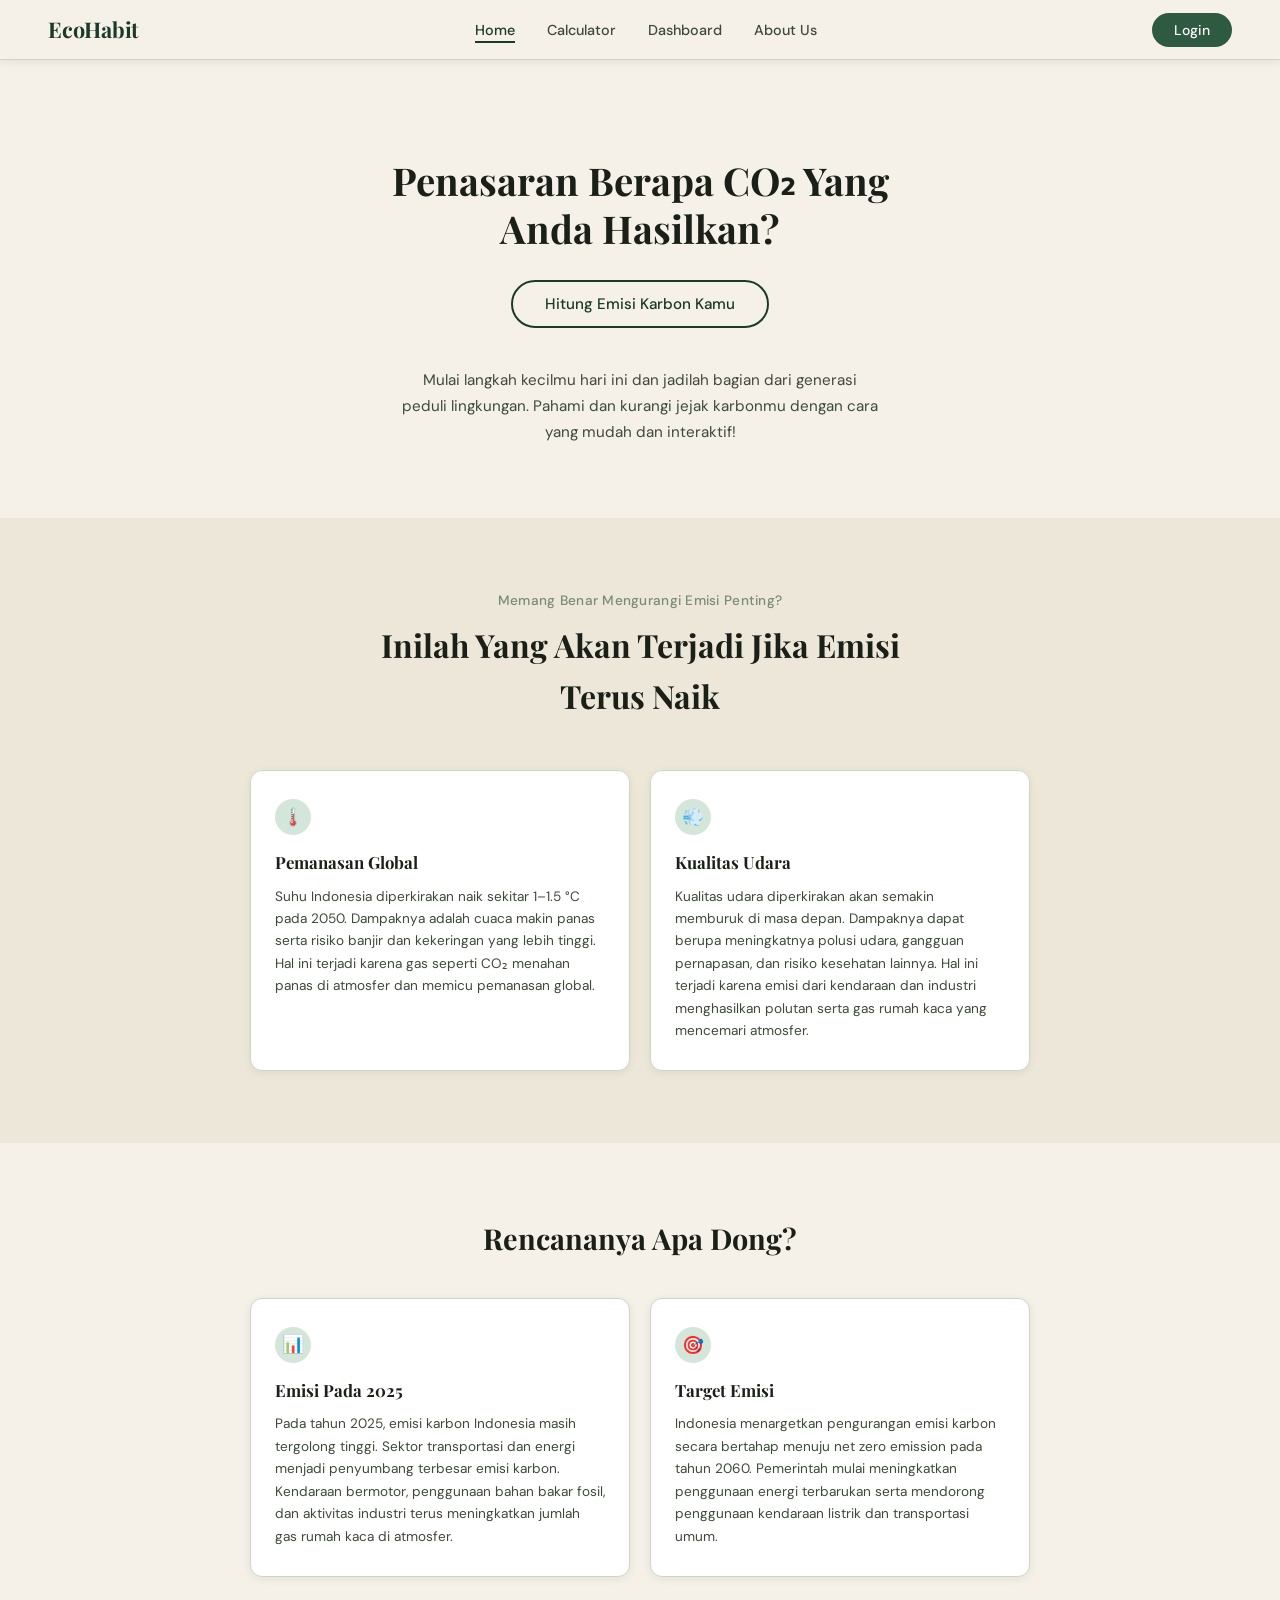
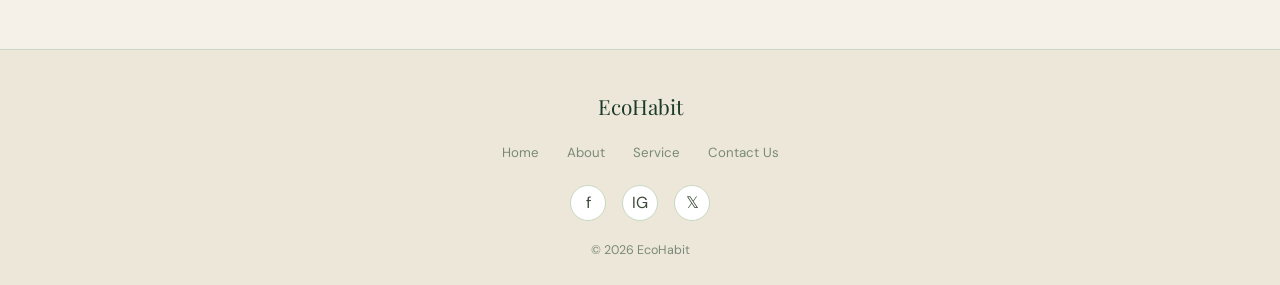
==== index.html @ 04c8e51f "Initial commit" ====
<!DOCTYPE html>
<html lang="id">
<head>
  <meta charset="UTF-8" />
  <meta name="viewport" content="width=device-width, initial-scale=1.0" />
  <title>EcoHabit – Kalkulator Emisi Karbon</title>
  <link rel="preconnect" href="https://fonts.googleapis.com" />
  <link rel="preconnect" href="https://fonts.gstatic.com" crossorigin />
  <link href="https://fonts.googleapis.com/css2?family=Playfair+Display:wght@600;700&family=DM+Sans:wght@300;400;500;600&display=swap" rel="stylesheet" />
  <link rel="stylesheet" href="css/global.css" />
  <link rel="stylesheet" href="css/home.css" />
</head>
<body>

  <nav>
    <a class="nav-logo" href="index.html">EcoHabit</a>
    <ul class="nav-links">
      <li><a class="active" href="home.html">Home</a></li>
      <li><a href="calculator.html">Calculator</a></li>
      <li><a href="dashboard.html">Dashboard</a></li>
      <li><a href="aboutUs.html">About Us</a></li>
    </ul>
    <button class="btn-login" onclick="window.location.href='login.html'">Login</button>
  </nav>

  <div class="page active">
    <section class="hero">
      <h1>Penasaran Berapa CO₂ Yang Anda Hasilkan?</h1>
      <button class="btn-hero" onclick="window.location.href='calculator.html'">Hitung Emisi Karbon Kamu</button>
      <p>Mulai langkah kecilmu hari ini dan jadilah bagian dari generasi peduli lingkungan. Pahami dan kurangi jejak karbonmu dengan cara yang mudah dan interaktif!</p>
    </section>

    <section class="impact">
      <p class="impact-label">Memang Benar Mengurangi Emisi Penting?</p>
      <h2>Inilah Yang Akan Terjadi Jika Emisi Terus Naik</h2>
      <div class="cards-grid">
        <div class="card">
          <div class="card-icon">🌡️</div>
          <h3>Pemanasan Global</h3>
          <p>Suhu Indonesia diperkirakan naik sekitar 1–1.5 °C pada 2050. Dampaknya adalah cuaca makin panas serta risiko banjir dan kekeringan yang lebih tinggi. Hal ini terjadi karena gas seperti CO₂ menahan panas di atmosfer dan memicu pemanasan global.</p>
        </div>
        <div class="card">
          <div class="card-icon">💨</div>
          <h3>Kualitas Udara</h3>
          <p>Kualitas udara diperkirakan akan semakin memburuk di masa depan. Dampaknya dapat berupa meningkatnya polusi udara, gangguan pernapasan, dan risiko kesehatan lainnya. Hal ini terjadi karena emisi dari kendaraan dan industri menghasilkan polutan serta gas rumah kaca yang mencemari atmosfer.</p>
        </div>
      </div>
    </section>

    <section class="plan">
      <h2>Rencananya Apa Dong?</h2>
      <div class="cards-grid">
        <div class="card">
          <div class="card-icon">📊</div>
          <h3>Emisi Pada 2025</h3>
          <p>Pada tahun 2025, emisi karbon Indonesia masih tergolong tinggi. Sektor transportasi dan energi menjadi penyumbang terbesar emisi karbon. Kendaraan bermotor, penggunaan bahan bakar fosil, dan aktivitas industri terus meningkatkan jumlah gas rumah kaca di atmosfer.</p>
        </div>
        <div class="card">
          <div class="card-icon">🎯</div>
          <h3>Target Emisi</h3>
          <p>Indonesia menargetkan pengurangan emisi karbon secara bertahap menuju net zero emission pada tahun 2060. Pemerintah mulai meningkatkan penggunaan energi terbarukan serta mendorong penggunaan kendaraan listrik dan transportasi umum.</p>
        </div>
      </div>
    </section>

    <footer>
      <div class="footer-logo">EcoHabit</div>
      <ul class="footer-links">
        <li><a href="home.html">Home</a></li>
        <li><a href="aboutUs.html">About</a></li>
        <li><a href="#">Service</a></li>
        <li><a href="#">Contact Us</a></li>
      </ul>
      <div class="footer-socials">
        <a class="social-icon" href="#" title="Facebook">f</a>
        <a class="social-icon" href="#" title="Instagram">IG</a>
        <a class="social-icon" href="#" title="X">𝕏</a>
      </div>
      <p class="footer-copy">© 2026 EcoHabit</p>
    </footer>
  </div>

</body>
</html>
---- css/global.css ----
:root {
  --green-dark:  #1a3a2a;
  --green-mid:   #2d5a40;
  --green-light: #4a7c59;
  --green-pale:  #d4e6da;
  --green-btn:   #2d5a40;
  --cream:       #f5f0e8;
  --cream-dark:  #ede7d9;
  --text-dark:   #1a2018;
  --text-mid:    #3d4a3a;
  --text-muted:  #7a8a76;
  --white:       #ffffff;
  --border:      #c8d8c4;
  --progress-bg: #d0dece;
  --font-head:   'Playfair Display', Georgia, serif;
  --font-body:   'DM Sans', sans-serif;
  --shadow-sm:   0 2px 8px rgba(26, 58, 42, 0.08);
  --shadow-md:   0 4px 20px rgba(26, 58, 42, 0.12);
  --shadow-lg:   0 8px 40px rgba(26, 58, 42, 0.16);
  --radius:      12px;
  --radius-lg:   20px;
}

/* ─── Reset ─── */
*, *::before, *::after {
  box-sizing: border-box;
  margin: 0;
  padding: 0;
}

html { scroll-behavior: smooth; }

body {
  font-family: var(--font-body);
  background: var(--cream);
  color: var(--text-dark);
  line-height: 1.6;
  min-height: 100vh;
}

/* ─── Navigation ─── */
nav {
  position: sticky;
  top: 0;
  z-index: 100;
  background: var(--cream);
  border-bottom: 1px solid var(--border);
  display: flex;
  align-items: center;
  justify-content: space-between;
  padding: 0 48px;
  height: 60px;
  box-shadow: var(--shadow-sm);
}

.nav-logo {
  font-family: var(--font-head);
  font-size: 1.35rem;
  color: var(--green-dark);
  font-weight: 700;
  letter-spacing: -0.01em;
  text-decoration: none;
}

.nav-links {
  display: flex;
  gap: 32px;
  list-style: none;
}

.nav-links a {
  font-size: 0.9rem;
  color: var(--text-mid);
  text-decoration: none;
  font-weight: 500;
  padding-bottom: 2px;
  border-bottom: 2px solid transparent;
  transition: color 0.2s, border-color 0.2s;
  cursor: pointer;
}

.nav-links a.active, .nav-links a:hover {
  color: var(--green-dark);
  border-color: var(--green-dark);
}

.btn-login {
  background: var(--green-btn);
  color: var(--white);
  border: none;
  padding: 8px 22px;
  border-radius: 999px;
  font-family: var(--font-body);
  font-size: 0.875rem;
  font-weight: 500;
  cursor: pointer;
  transition: background 0.2s, transform 0.15s;
}

.btn-login:hover {
  background: var(--green-dark);
  transform: translateY(-1px);
}

/* ─── Page Visibility & Animations ─── */
.page { display: none; }
.page.active { 
  display: block; 
  animation: fadeUp 0.35s ease;
}

@keyframes fadeUp {
  from { opacity: 0; transform: translateY(20px); }
  to   { opacity: 1; transform: translateY(0); }
}

/* ─── Footer ─── */
footer {
  background: var(--cream-dark);
  border-top: 1px solid var(--border);
  padding: 40px 48px 24px;
  text-align: center;
}

.footer-logo {
  font-family: var(--font-head);
  font-size: 1.3rem;
  color: var(--green-dark);
  margin-bottom: 16px;
}

.footer-links {
  display: flex;
  justify-content: center;
  gap: 28px;
  list-style: none;
  margin-bottom: 20px;
}

.footer-links a {
  font-size: 0.83rem;
  color: var(--text-muted);
  text-decoration: none;
  transition: color 0.2s;
}
.footer-links a:hover { color: var(--green-dark); }

.footer-socials {
  display: flex;
  justify-content: center;
  gap: 16px;
  margin-bottom: 20px;
}

.social-icon {
  width: 36px;
  height: 36px;
  background: var(--white);
  border: 1px solid var(--border);
  border-radius: 50%;
  display: flex;
  align-items: center;
  justify-content: center;
  font-size: 1rem;
  color: var(--text-mid);
  cursor: pointer;
  transition: background 0.2s, color 0.2s;
  text-decoration: none;
}
.social-icon:hover {
  background: var(--green-dark);
  color: var(--white);
}

.footer-copy {
  font-size: 0.78rem;
  color: var(--text-muted);
}

/* ─── Global Responsive ─── */
@media (max-width: 720px) {
  nav { padding: 0 20px; }
  footer { padding: 32px 20px 20px; }
}
---- css/home.css ----
/* ─── Hero Section ─── */
.hero {
  text-align: center;
  padding: 96px 48px 72px;
  max-width: 680px;
  margin: 0 auto;
}

.hero h1 {
  font-family: var(--font-head);
  font-size: clamp(1.8rem, 3vw, 2.6rem);
  color: var(--text-dark);
  line-height: 1.25;
  margin-bottom: 28px;
}

.btn-hero {
  display: inline-block;
  border: 2px solid var(--green-dark);
  color: var(--green-dark);
  background: transparent;
  padding: 12px 32px;
  border-radius: 999px;
  font-family: var(--font-body);
  font-size: 0.95rem;
  font-weight: 500;
  cursor: pointer;
  transition: background 0.2s, color 0.2s, transform 0.15s;
  margin-bottom: 40px;
}

.btn-hero:hover {
  background: var(--green-dark);
  color: var(--white);
  transform: translateY(-2px);
}

.hero p {
  font-size: 0.95rem;
  color: var(--text-mid);
  max-width: 480px;
  margin: 0 auto;
  line-height: 1.7;
}

/* ─── Impact Section ─── */
.impact {
  background: var(--cream-dark);
  padding: 72px 48px;
  text-align: center;
}

.impact-label {
  font-size: 0.85rem;
  color: var(--text-muted);
  font-weight: 500;
  letter-spacing: 0.02em;
  margin-bottom: 8px;
}

.impact h2 {
  font-family: var(--font-head);
  font-size: clamp(1.4rem, 2.5vw, 2rem);
  color: var(--text-dark);
  margin-bottom: 48px;
  max-width: 560px;
  margin-left: auto;
  margin-right: auto;
}

/* ─── Cards Grid ─── */
.cards-grid {
  display: grid;
  grid-template-columns: 1fr 1fr;
  gap: 20px;
  max-width: 780px;
  margin: 0 auto;
}

.card {
  background: var(--white);
  border: 1px solid var(--border);
  border-radius: var(--radius);
  padding: 28px 24px;
  text-align: left;
  box-shadow: var(--shadow-sm);
  transition: box-shadow 0.2s, transform 0.2s;
  animation: fadeUp 0.4s ease both;
}

.card:nth-child(2) { animation-delay: 0.08s; }
.card:nth-child(3) { animation-delay: 0.14s; }
.card:nth-child(4) { animation-delay: 0.20s; }

.card:hover {
  box-shadow: var(--shadow-md);
  transform: translateY(-2px);
}

.card-icon {
  width: 36px;
  height: 36px;
  background: var(--green-pale);
  border-radius: 50%;
  display: flex;
  align-items: center;
  justify-content: center;
  margin-bottom: 14px;
  font-size: 1.1rem;
}

.card h3 {
  font-family: var(--font-head);
  font-size: 1.05rem;
  color: var(--text-dark);
  margin-bottom: 10px;
}

.card p {
  font-size: 0.85rem;
  color: var(--text-mid);
  line-height: 1.65;
}

/* ─── Plan Section ─── */
.plan {
  padding: 72px 48px;
  text-align: center;
  max-width: 900px;
  margin: 0 auto;
}

.plan h2 {
  font-family: var(--font-head);
  font-size: clamp(1.3rem, 2.5vw, 1.8rem);
  margin-bottom: 36px;
  color: var(--text-dark);
}

/* Responsive Home */
@media (max-width: 720px) {
  .hero, .impact, .plan { padding: 48px 20px; }
  .cards-grid { grid-template-columns: 1fr; }
}
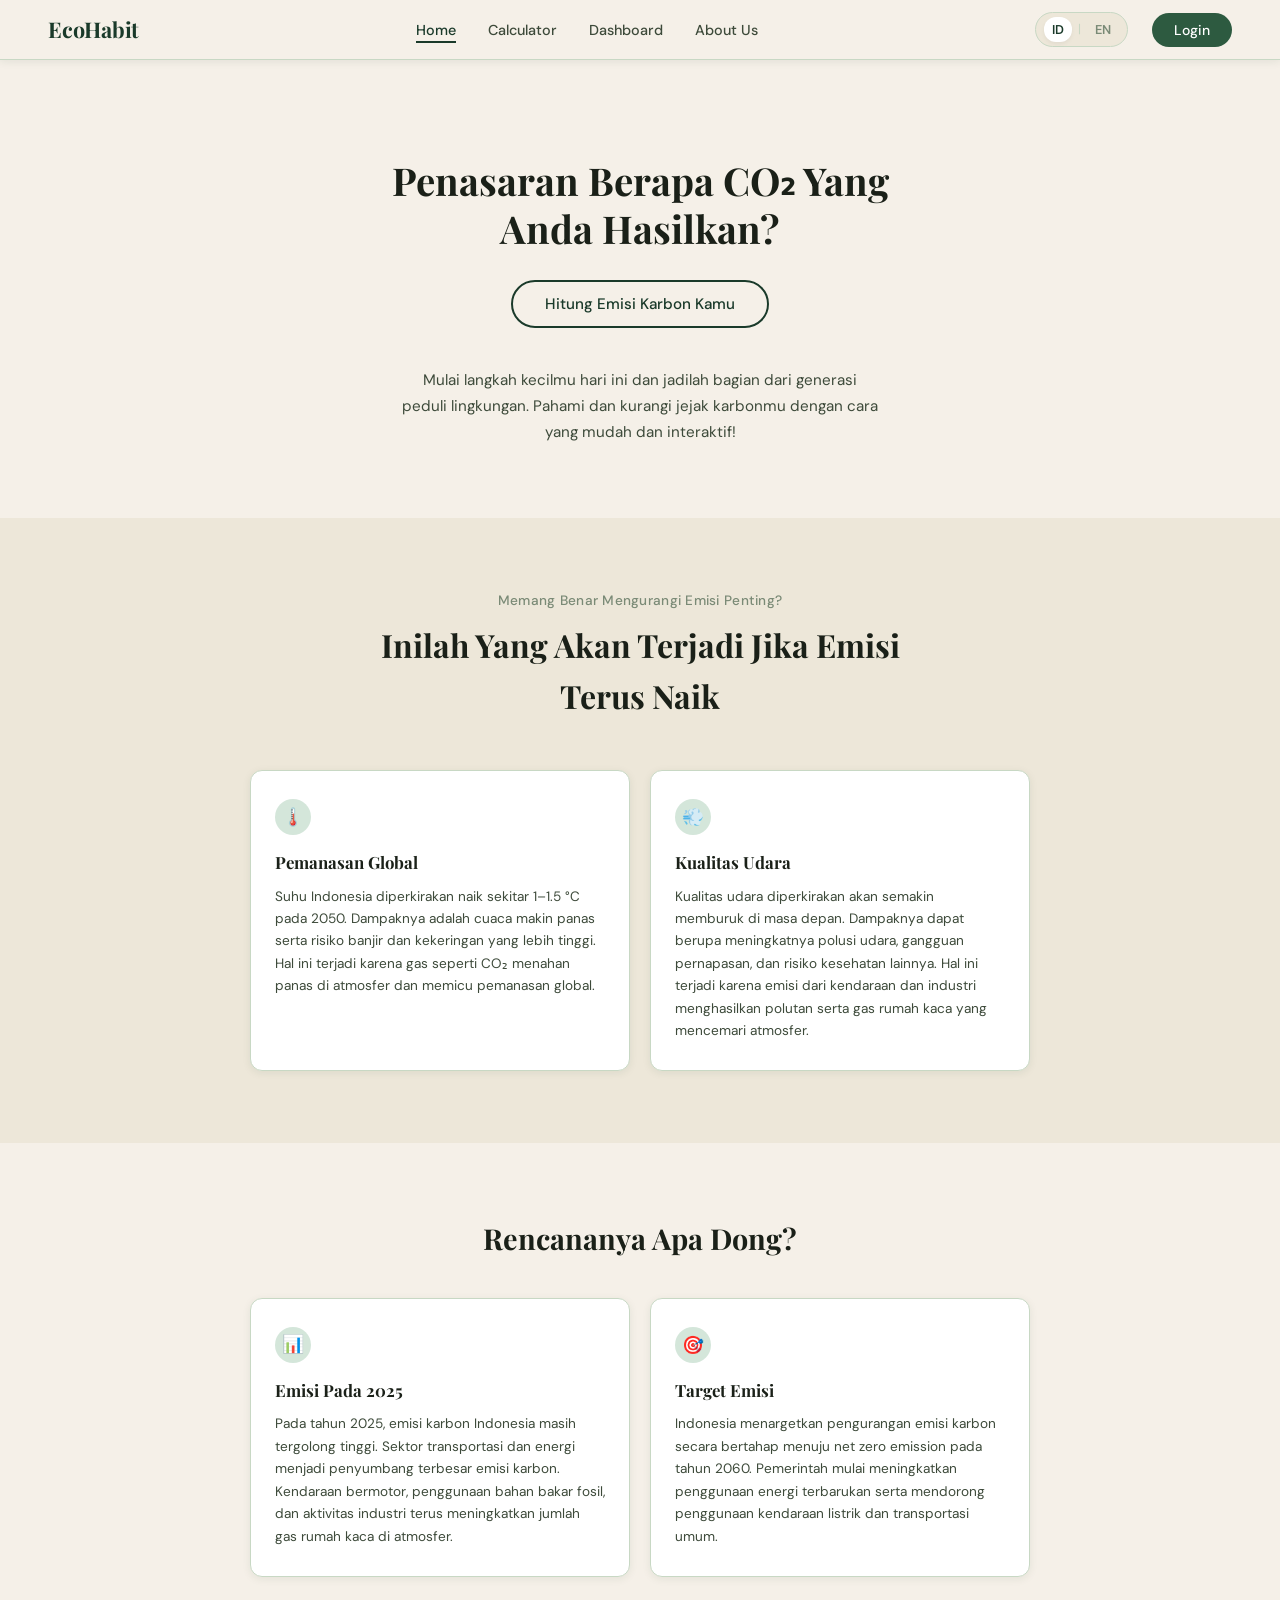
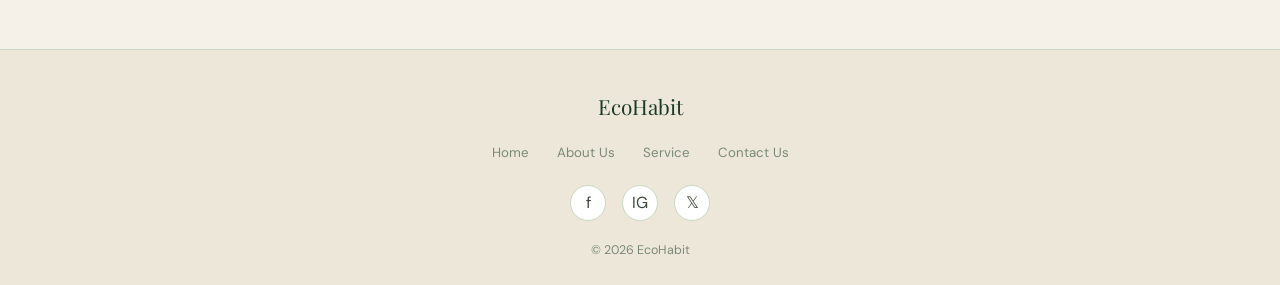
==== commit 664191ed: "Add feature: lang toggle, calc err msg, fixed calc layout Added language toggle, fixed calculator la" ====
--- a/index.html
+++ b/index.html
@@ -15,50 +15,59 @@
   <nav>
     <a class="nav-logo" href="index.html">EcoHabit</a>
     <ul class="nav-links">
-      <li><a class="active" href="home.html">Home</a></li>
-      <li><a href="calculator.html">Calculator</a></li>
-      <li><a href="dashboard.html">Dashboard</a></li>
-      <li><a href="aboutUs.html">About Us</a></li>
+      <li><a class="active" href="index.html" data-i18n="nav_home">Home</a></li>
+      <li><a href="calculator.html" data-i18n="nav_calc">Calculator</a></li>
+      <li><a href="dashboard.html" data-i18n="nav_dash">Dashboard</a></li>
+      <li><a href="aboutUs.html" data-i18n="nav_about">About Us</a></li>
     </ul>
-    <button class="btn-login" onclick="window.location.href='login.html'">Login</button>
+    
+    <div class="nav-actions">
+      <div class="lang-toggle">
+        <button id="lang-id" class="lang-btn active">ID</button>
+        <span class="lang-divider">|</span>
+        <button id="lang-en" class="lang-btn">EN</button>
+      </div>
+
+      <button class="btn-login" data-i18n="btn_login" onclick="window.location.href='login.html'">Login</button>
+    </div>
   </nav>
 
   <div class="page active">
     <section class="hero">
-      <h1>Penasaran Berapa CO₂ Yang Anda Hasilkan?</h1>
-      <button class="btn-hero" onclick="window.location.href='calculator.html'">Hitung Emisi Karbon Kamu</button>
-      <p>Mulai langkah kecilmu hari ini dan jadilah bagian dari generasi peduli lingkungan. Pahami dan kurangi jejak karbonmu dengan cara yang mudah dan interaktif!</p>
+      <h1 data-i18n="home_hero_title">Penasaran Berapa CO₂ Yang Anda Hasilkan?</h1>
+      <button class="btn-hero" data-i18n="home_hero_btn" onclick="window.location.href='calculator.html'">Hitung Emisi Karbon Kamu</button>
+      <p data-i18n="home_hero_desc">Mulai langkah kecilmu hari ini dan jadilah bagian dari generasi peduli lingkungan. Pahami dan kurangi jejak karbonmu dengan cara yang mudah dan interaktif!</p>
     </section>
 
     <section class="impact">
-      <p class="impact-label">Memang Benar Mengurangi Emisi Penting?</p>
-      <h2>Inilah Yang Akan Terjadi Jika Emisi Terus Naik</h2>
+      <p class="impact-label" data-i18n="home_impact_label">Memang Benar Mengurangi Emisi Penting?</p>
+      <h2 data-i18n="home_impact_title">Inilah Yang Akan Terjadi Jika Emisi Terus Naik</h2>
       <div class="cards-grid">
         <div class="card">
           <div class="card-icon">🌡️</div>
-          <h3>Pemanasan Global</h3>
-          <p>Suhu Indonesia diperkirakan naik sekitar 1–1.5 °C pada 2050. Dampaknya adalah cuaca makin panas serta risiko banjir dan kekeringan yang lebih tinggi. Hal ini terjadi karena gas seperti CO₂ menahan panas di atmosfer dan memicu pemanasan global.</p>
+          <h3 data-i18n="home_impact_c1_title">Pemanasan Global</h3>
+          <p data-i18n="home_impact_c1_desc">Suhu Indonesia diperkirakan naik sekitar 1–1.5 °C pada 2050. Dampaknya adalah cuaca makin panas serta risiko banjir dan kekeringan yang lebih tinggi. Hal ini terjadi karena gas seperti CO₂ menahan panas di atmosfer dan memicu pemanasan global.</p>
         </div>
         <div class="card">
           <div class="card-icon">💨</div>
-          <h3>Kualitas Udara</h3>
-          <p>Kualitas udara diperkirakan akan semakin memburuk di masa depan. Dampaknya dapat berupa meningkatnya polusi udara, gangguan pernapasan, dan risiko kesehatan lainnya. Hal ini terjadi karena emisi dari kendaraan dan industri menghasilkan polutan serta gas rumah kaca yang mencemari atmosfer.</p>
+          <h3 data-i18n="home_impact_c2_title">Kualitas Udara</h3>
+          <p data-i18n="home_impact_c2_desc">Kualitas udara diperkirakan akan semakin memburuk di masa depan. Dampaknya dapat berupa meningkatnya polusi udara, gangguan pernapasan, dan risiko kesehatan lainnya. Hal ini terjadi karena emisi dari kendaraan dan industri menghasilkan polutan serta gas rumah kaca yang mencemari atmosfer.</p>
         </div>
       </div>
     </section>
 
     <section class="plan">
-      <h2>Rencananya Apa Dong?</h2>
+      <h2 data-i18n="home_plan_title">Rencananya Apa Dong?</h2>
       <div class="cards-grid">
         <div class="card">
           <div class="card-icon">📊</div>
-          <h3>Emisi Pada 2025</h3>
-          <p>Pada tahun 2025, emisi karbon Indonesia masih tergolong tinggi. Sektor transportasi dan energi menjadi penyumbang terbesar emisi karbon. Kendaraan bermotor, penggunaan bahan bakar fosil, dan aktivitas industri terus meningkatkan jumlah gas rumah kaca di atmosfer.</p>
+          <h3 data-i18n="home_plan_c1_title">Emisi Pada 2025</h3>
+          <p data-i18n="home_plan_c1_desc">Pada tahun 2025, emisi karbon Indonesia masih tergolong tinggi. Sektor transportasi dan energi menjadi penyumbang terbesar emisi karbon. Kendaraan bermotor, penggunaan bahan bakar fosil, dan aktivitas industri terus meningkatkan jumlah gas rumah kaca di atmosfer.</p>
         </div>
         <div class="card">
           <div class="card-icon">🎯</div>
-          <h3>Target Emisi</h3>
-          <p>Indonesia menargetkan pengurangan emisi karbon secara bertahap menuju net zero emission pada tahun 2060. Pemerintah mulai meningkatkan penggunaan energi terbarukan serta mendorong penggunaan kendaraan listrik dan transportasi umum.</p>
+          <h3 data-i18n="home_plan_c2_title">Target Emisi</h3>
+          <p data-i18n="home_plan_c2_desc">Indonesia menargetkan pengurangan emisi karbon secara bertahap menuju net zero emission pada tahun 2060. Pemerintah mulai meningkatkan penggunaan energi terbarukan serta mendorong penggunaan kendaraan listrik dan transportasi umum.</p>
         </div>
       </div>
     </section>
@@ -66,10 +75,10 @@
     <footer>
       <div class="footer-logo">EcoHabit</div>
       <ul class="footer-links">
-        <li><a href="home.html">Home</a></li>
-        <li><a href="aboutUs.html">About</a></li>
-        <li><a href="#">Service</a></li>
-        <li><a href="#">Contact Us</a></li>
+        <li><a href="index.html" data-i18n="nav_home">Home</a></li>
+        <li><a href="aboutUs.html" data-i18n="nav_about">About</a></li>
+        <li><a href="#" data-i18n="ft_service">Service</a></li>
+        <li><a href="#" data-i18n="ft_contact">Contact Us</a></li>
       </ul>
       <div class="footer-socials">
         <a class="social-icon" href="#" title="Facebook">f</a>
@@ -80,5 +89,7 @@
     </footer>
   </div>
 
+  <script src="js/lang.js"></script>
+  <script src="js/global.js"></script>
 </body>
 </html>
--- a/css/global.css
+++ b/css/global.css
@@ -102,6 +102,47 @@
   transform: translateY(-1px);
 }
 
+/* ─── Logged In Profile UI ─── */
+.nav-profile-container {
+  display: flex;
+  align-items: center;
+  gap: 16px;
+}
+
+.nav-profile {
+  width: 40px;
+  height: 40px;
+  border-radius: 50%;
+  object-fit: cover;
+  cursor: pointer;
+  border: 2px solid var(--green-dark);
+  transition: transform 0.2s;
+  box-shadow: var(--shadow-sm);
+}
+
+.nav-profile:hover {
+  transform: scale(1.05);
+}
+
+.btn-logout {
+  background: transparent;
+  color: var(--text-muted);
+  border: 1px solid var(--border);
+  padding: 6px 14px;
+  border-radius: 999px;
+  font-family: var(--font-body);
+  font-size: 0.8rem;
+  font-weight: 500;
+  cursor: pointer;
+  transition: all 0.2s;
+}
+
+.btn-logout:hover {
+  background: var(--cream-dark);
+  color: var(--text-dark);
+  border-color: var(--text-dark);
+}
+
 /* ─── Page Visibility & Animations ─── */
 .page { display: none; }
 .page.active { 
@@ -177,6 +218,60 @@
   color: var(--text-muted);
 }
 
+/* ─── Navigation Actions & Language Toggle ─── */
+.nav-actions {
+  display: flex;
+  align-items: center;
+  gap: 24px;
+}
+
+.lang-toggle {
+  display: flex;
+  align-items: center;
+  gap: 6px;
+  background: var(--cream-dark);
+  padding: 4px 8px;
+  border-radius: 20px;
+  border: 1px solid var(--border);
+  /* --- NEW PROPERTIES --- */
+  cursor: pointer; 
+  user-select: none; 
+}
+
+/* Optional: Make the children ignore mouse events so the hover state 
+   applies to the whole container uniformly */
+.lang-toggle * {
+  pointer-events: none;
+}
+
+.lang-btn {
+  background: transparent;
+  border: none;
+  font-family: var(--font-body);
+  font-size: 0.8rem;
+  font-weight: 600;
+  color: var(--text-muted);
+  cursor: pointer;
+  padding: 4px 8px;
+  border-radius: 12px;
+  transition: all 0.2s;
+}
+
+.lang-btn:hover {
+  color: var(--text-dark);
+}
+
+.lang-btn.active {
+  background: var(--white);
+  color: var(--green-dark);
+  box-shadow: 0 2px 4px rgba(0,0,0,0.05);
+}
+
+.lang-divider {
+  color: var(--border);
+  font-size: 0.8rem;
+}
+
 /* ─── Global Responsive ─── */
 @media (max-width: 720px) {
   nav { padding: 0 20px; }
